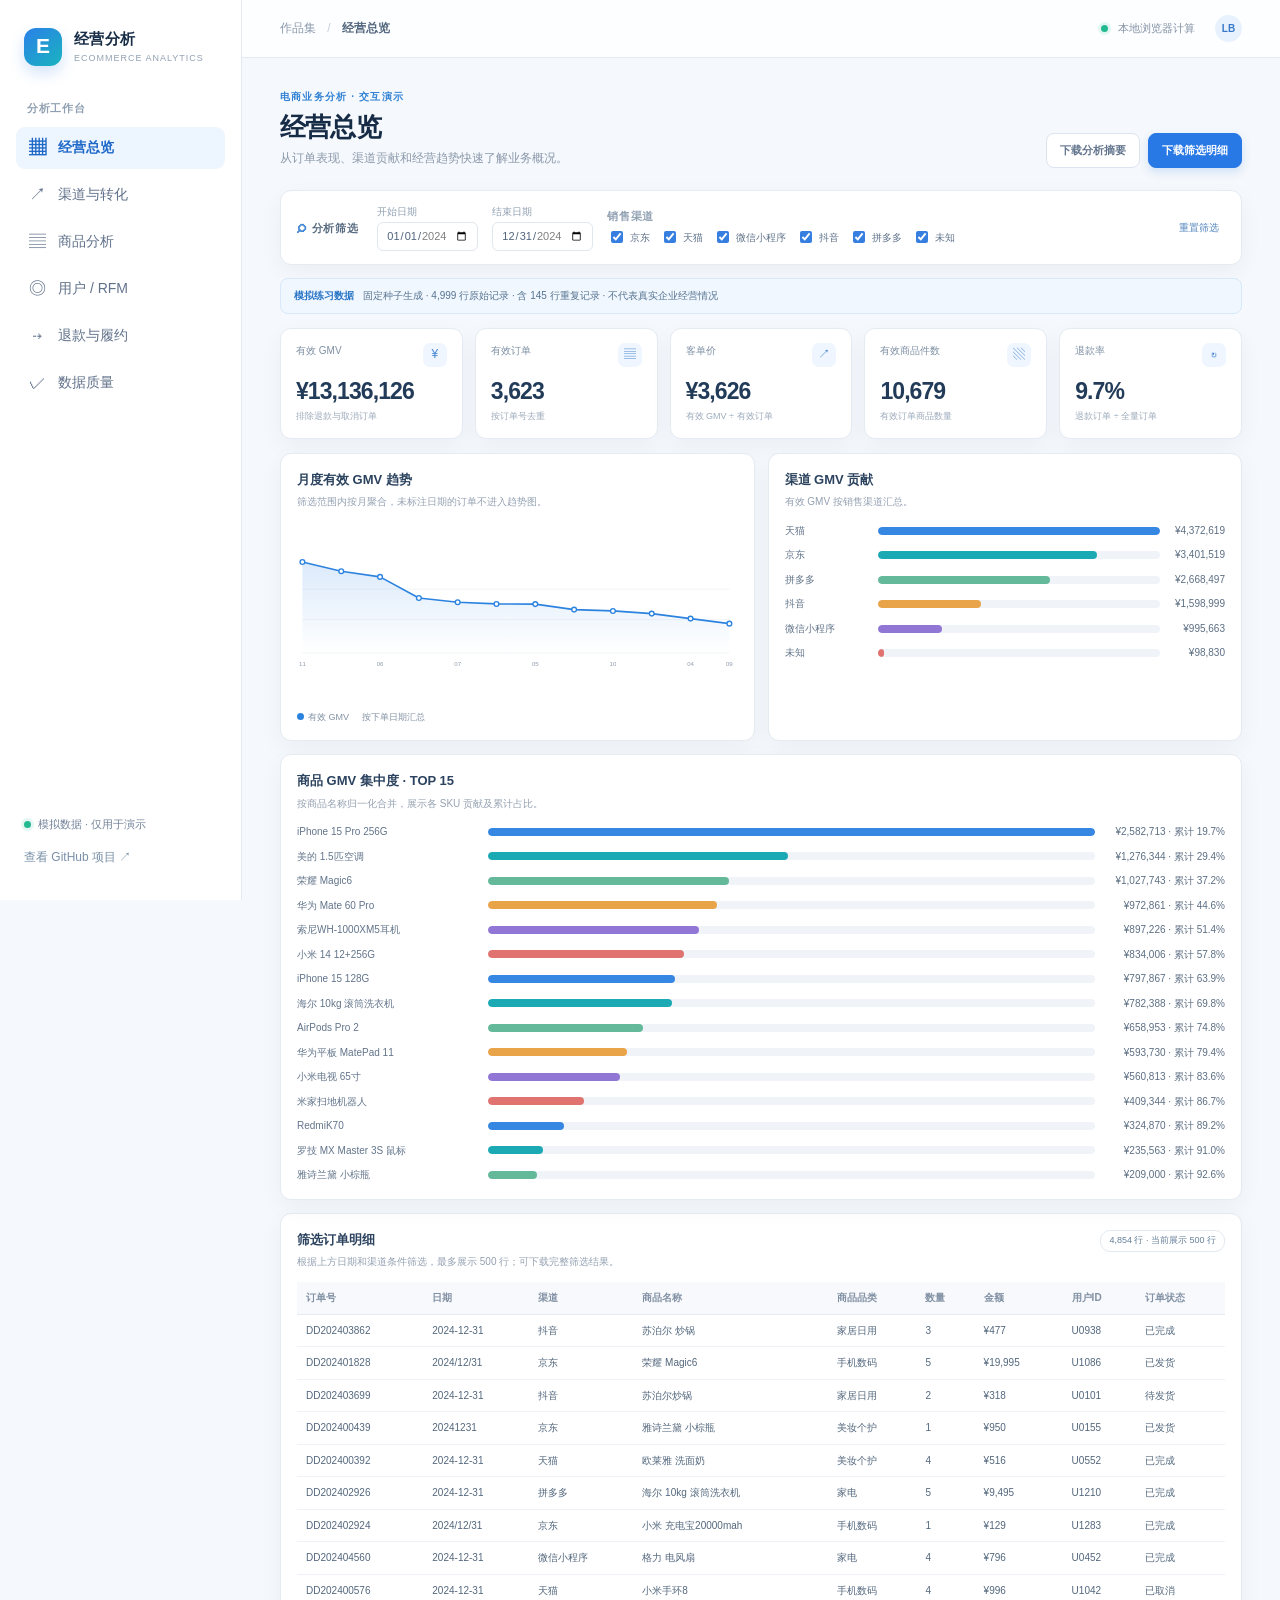
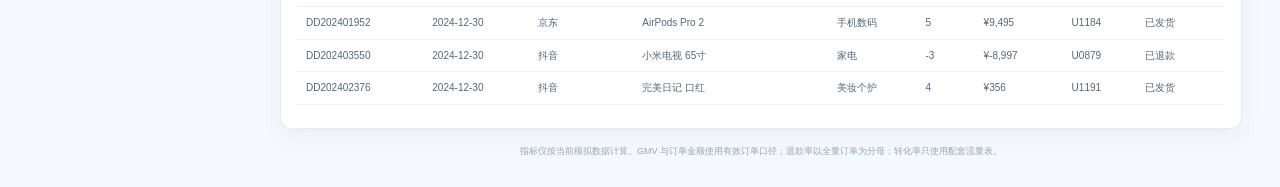
==== docs/index.html @ 9b1d0543 "feat(demo): add GitHub Pages analytics dashboard" ====
<!doctype html>
<html lang="zh-CN">
<head>
  <meta charset="utf-8">
  <meta name="viewport" content="width=device-width, initial-scale=1">
  <meta name="description" content="基于可复现模拟数据的电商订单分析作品集，演示经营、渠道、商品、用户、履约与数据质量分析。">
  <title>电商经营分析 | 交互式 Demo</title>
  <link rel="stylesheet" href="./dashboard.css">
</head>
<body>
  <div class="app-shell">
    <aside class="sidebar">
      <a class="brand" href="./" aria-label="电商经营分析首页">
        <span class="brand-mark">E</span>
        <span><strong>经营分析</strong><small>ECOMMERCE ANALYTICS</small></span>
      </a>
      <div class="nav-label">分析工作台</div>
      <nav id="navigation" aria-label="分析页面">
        <button class="nav-item active" data-page="overview"><span class="nav-icon">▦</span>经营总览</button>
        <button class="nav-item" data-page="channels"><span class="nav-icon">↗</span>渠道与转化</button>
        <button class="nav-item" data-page="products"><span class="nav-icon">▤</span>商品分析</button>
        <button class="nav-item" data-page="users"><span class="nav-icon">◎</span>用户 / RFM</button>
        <button class="nav-item" data-page="fulfilment"><span class="nav-icon">⇢</span>退款与履约</button>
        <button class="nav-item" data-page="quality"><span class="nav-icon">✓</span>数据质量</button>
      </nav>
      <div class="sidebar-bottom">
        <div class="demo-badge"><span></span>模拟数据 · 仅用于演示</div>
        <a href="https://github.com/l-sd/ecommerce-analytics-agent" target="_blank" rel="noreferrer">查看 GitHub 项目 ↗</a>
      </div>
    </aside>
    <main class="main-area">
      <header class="topbar">
        <div class="crumb">作品集 <span>/</span> <strong id="page-name">经营总览</strong></div>
        <div class="topbar-right"><span class="live-dot"></span>本地浏览器计算 <span class="avatar">LB</span></div>
      </header>
      <section class="content">
        <div class="page-heading">
          <div><div class="eyebrow">电商业务分析 · 交互演示</div><h1 id="page-title">经营总览</h1><p id="page-desc">从订单表现、渠道贡献和经营趋势快速了解业务概况。</p></div>
          <div class="heading-actions"><button class="button secondary" id="download-summary">下载分析摘要</button><button class="button primary" id="download-orders">下载筛选明细</button></div>
        </div>
        <div class="filter-card">
          <div class="filter-title"><span class="filter-icon">⌕</span>分析筛选</div>
          <label>开始日期<input id="date-start" type="date"></label>
          <label>结束日期<input id="date-end" type="date"></label>
          <div class="channel-filter"><span class="filter-label">销售渠道</span><div id="channel-options" class="channel-options"></div></div>
          <button id="reset-filter" class="text-button">重置筛选</button>
        </div>
        <div id="data-notice" class="notice"><strong>模拟练习数据</strong><span>固定种子生成 · 4,999 行原始记录 · 含 145 行重复记录 · 不代表真实企业经营情况</span></div>
        <div id="error" class="error-card" hidden></div>
        <section id="kpis" class="kpi-grid" aria-label="核心指标"></section>
        <section id="page-content" class="panel-grid"></section>
        <section class="detail-panel">
          <div class="panel-heading"><div><h2>筛选订单明细</h2><p>根据上方日期和渠道条件筛选，最多展示 500 行；可下载完整筛选结果。</p></div><span id="detail-count" class="count-pill"></span></div>
          <div class="table-wrap"><table id="detail-table"></table></div>
        </section>
        <footer>指标仅按当前模拟数据计算。GMV 与订单金额使用有效订单口径；退款率以全量订单为分母；转化率只使用配套流量表。</footer>
      </section>
    </main>
  </div>
  <script src="./dashboard.js" defer></script>
</body>
</html>
---- docs/dashboard.css ----
:root{--ink:#162b45;--muted:#73839a;--line:#e5ebf2;--blue:#2878e5;--cyan:#17a9b6;--bg:#f5f8fc;--card:#fff;--soft:#edf5ff;--green:#139b79;--red:#d95d59;--orange:#e89737;--shadow:0 8px 24px rgba(28,55,87,.045)}
*{box-sizing:border-box}body{margin:0;background:var(--bg);color:var(--ink);font:14px/1.55 'Microsoft YaHei','PingFang SC','Noto Sans SC',Arial,sans-serif}button,input{font:inherit}.app-shell{min-height:100vh}.sidebar{position:fixed;inset:0 auto 0 0;width:242px;background:#fff;border-right:1px solid var(--line);padding:25px 16px;display:flex;flex-direction:column;z-index:3}.brand{display:flex;gap:12px;align-items:center;text-decoration:none;color:var(--ink);padding:2px 8px 34px}.brand-mark{width:38px;height:38px;display:grid;place-items:center;border-radius:12px;background:linear-gradient(140deg,#2b80e8,#19b4bf);color:white;font-size:21px;font-weight:700;box-shadow:0 7px 15px #2878e533}.brand strong{display:block;font-size:15px;letter-spacing:.02em}.brand small{display:block;color:#91a0b3;font-size:9px;letter-spacing:.11em;margin-top:2px}.nav-label,.filter-title,.filter-label{font-size:11px;letter-spacing:.06em;color:#90a0b2;font-weight:700}.nav-label{padding:0 11px 10px}#navigation{display:grid;gap:5px}.nav-item{height:42px;border:0;background:transparent;border-radius:9px;padding:0 12px;text-align:left;color:#60718a;cursor:pointer;display:flex;align-items:center;gap:12px;transition:.15s}.nav-item:hover{background:#f3f7fc;color:var(--ink)}.nav-item.active{background:#edf5ff;color:#1e68c7;font-weight:700}.nav-icon{width:18px;text-align:center;font-size:17px}.sidebar-bottom{margin-top:auto;display:grid;gap:15px;padding:8px}.demo-badge{font-size:11px;color:#728299;display:flex;align-items:center;gap:7px}.demo-badge span,.live-dot{height:7px;width:7px;border-radius:50%;background:#24b891;display:inline-block;box-shadow:0 0 0 3px #24b8911f}.sidebar-bottom a{font-size:12px;color:#7990a8;text-decoration:none}.sidebar-bottom a:hover{color:var(--blue)}.main-area{margin-left:242px;min-height:100vh}.topbar{height:58px;background:#ffffffc9;border-bottom:1px solid var(--line);display:flex;align-items:center;justify-content:space-between;padding:0 38px;position:sticky;top:0;backdrop-filter:blur(12px);z-index:2}.crumb{font-size:12px;color:#8b99ab}.crumb span{padding:0 8px;color:#c5cfda}.crumb strong{color:#53677f;font-weight:600}.topbar-right{display:flex;align-items:center;gap:10px;color:#8190a3;font-size:11px}.avatar{width:27px;height:27px;border-radius:50%;background:#e8f2ff;color:#3778c9;font-size:10px;font-weight:700;display:grid;place-items:center;margin-left:10px}.content{max-width:1440px;margin:auto;padding:31px 38px 28px}.page-heading{display:flex;justify-content:space-between;align-items:flex-end;gap:20px;margin-bottom:22px}.eyebrow{font-size:10px;color:#3282d4;font-weight:700;letter-spacing:.12em;text-transform:uppercase}.page-heading h1{font-size:26px;line-height:1.25;margin:6px 0 6px;letter-spacing:-.03em}.page-heading p{margin:0;color:#8a98aa;font-size:12px}.heading-actions{display:flex;gap:8px}.button{height:35px;border-radius:8px;padding:0 13px;font-size:11px;font-weight:600;cursor:pointer}.button.primary{border:1px solid var(--blue);background:var(--blue);color:#fff;box-shadow:0 4px 10px #2878e52e}.button.primary:hover{background:#1768d2}.button.secondary{border:1px solid #dce5ef;background:#fff;color:#62758d}.button.secondary:hover{border-color:#aac9f1;color:#2672cf}.filter-card{background:#fff;border:1px solid var(--line);border-radius:11px;padding:13px 16px;display:flex;align-items:center;gap:14px;box-shadow:var(--shadow);margin-bottom:13px}.filter-title{color:#586b81;padding-right:5px;white-space:nowrap}.filter-icon{font-size:17px;color:#4387d6;margin-right:5px}.filter-card label{color:#91a0b2;font-size:10px;display:grid;gap:3px}.filter-card input[type=date]{height:29px;border:1px solid #e0e7ef;border-radius:6px;padding:3px 8px;color:#50647c;background:#fff;font-size:11px}.channel-filter{display:grid;gap:3px;min-width:290px}.channel-options{display:flex;flex-wrap:wrap;gap:3px 10px}.channel-options label{display:flex;align-items:center;gap:4px;color:#60738a;font-size:10px}.channel-options input{accent-color:#367edf;width:12px;height:12px}.text-button{margin-left:auto;background:none;border:0;color:#5284be;font-size:10px;cursor:pointer;white-space:nowrap}.notice{padding:9px 13px;border:1px solid #d7e8fa;border-radius:8px;background:#f0f7ff;color:#57738f;font-size:10px;display:flex;gap:9px;align-items:center;margin-bottom:14px}.notice strong{color:#2874c5}.kpi-grid{display:grid;grid-template-columns:repeat(5,minmax(0,1fr));gap:12px;margin-bottom:14px}.kpi-card,.panel,.detail-panel{background:var(--card);border:1px solid var(--line);border-radius:11px;box-shadow:var(--shadow)}.kpi-card{padding:14px 15px;min-height:99px}.kpi-top{display:flex;justify-content:space-between;color:#7f90a4;font-size:10px}.kpi-glyph{height:24px;width:24px;background:#eff6ff;color:#4384d0;border-radius:7px;display:grid;place-items:center;font-size:12px}.kpi-value{font-size:23px;font-weight:700;letter-spacing:-.04em;margin:7px 0 1px;color:#223b59}.kpi-note{font-size:9px;color:#9caabb}.panel-grid{display:grid;grid-template-columns:repeat(2,minmax(0,1fr));gap:13px;margin-bottom:13px}.panel{padding:16px;min-width:0}.panel.wide{grid-column:1/-1}.panel-heading{display:flex;justify-content:space-between;align-items:flex-start;margin-bottom:13px;gap:10px}.panel-heading h2{font-size:13px;margin:0;color:#2c435f}.panel-heading p{font-size:10px;margin:4px 0 0;color:#94a1b1}.panel-tag{padding:3px 7px;border-radius:5px;background:#f1f6fb;color:#8a99ac;font-size:9px;white-space:nowrap}.chart-bars{display:grid;gap:9px}.bar-row{display:grid;grid-template-columns:minmax(70px,1.2fr) minmax(70px,4fr) minmax(50px,.8fr);align-items:center;gap:9px;font-size:10px}.bar-label{color:#62748a;overflow:hidden;text-overflow:ellipsis;white-space:nowrap}.bar-track{height:8px;background:#f0f4f8;border-radius:10px;overflow:hidden}.bar-fill{height:100%;border-radius:10px;background:linear-gradient(90deg,#458ce4,#22b0bb)}.bar-value{text-align:right;color:#5c6e83;font-variant-numeric:tabular-nums}.trend{width:100%;height:175px;overflow:visible}.trend-grid{stroke:#e9eef4;stroke-width:1}.trend-line{fill:none;stroke:#2c83df;stroke-width:2.5;stroke-linecap:round;stroke-linejoin:round}.trend-area{fill:url(#trendFill)}.trend-point{fill:#fff;stroke:#2c83df;stroke-width:2}.trend-label{font-size:9px;fill:#8c9aac}.legend{display:flex;gap:13px;color:#8291a3;font-size:9px;margin-top:6px}.legend i{display:inline-block;width:7px;height:7px;border-radius:50%;margin-right:4px;background:#2c83df}.table-wrap{width:100%;overflow:auto}table{width:100%;border-collapse:collapse;font-size:10px;white-space:nowrap}th{font-weight:600;text-align:left;background:#f7f9fc;color:#8190a3;padding:8px 9px;border-bottom:1px solid var(--line)}td{padding:8px 9px;border-bottom:1px solid #eef2f6;color:#53677d}tbody tr:hover{background:#f8fbff}.detail-panel{padding:16px;margin-top:13px}.count-pill{font-size:9px;color:#66809a;border:1px solid #e2e9f0;border-radius:10px;padding:3px 8px}.detail-panel .table-wrap{max-height:430px}.pill{display:inline-block;padding:2px 6px;border-radius:5px;background:#eff5fb;color:#60758e;font-size:9px}.pill.good{background:#eaf8f4;color:#14896e}.pill.warn{background:#fff5e8;color:#b37524}.pill.bad{background:#fff0ef;color:#c15350}.stat-strip{display:grid;grid-template-columns:repeat(4,1fr);gap:8px;margin-bottom:12px}.stat-box{background:#f7f9fc;border-radius:8px;padding:9px 10px}.stat-box span{display:block;color:#91a0af;font-size:9px}.stat-box strong{display:block;color:#405975;font-size:14px;margin-top:3px}.empty{padding:20px;color:#8391a3;text-align:center;background:#fafbfd;border-radius:8px;font-size:11px}.definition{color:#8190a1;font-size:9px;margin:12px 0 0;line-height:1.7}.quality-list{display:grid;grid-template-columns:repeat(2,1fr);gap:7px}.quality-item{border:1px solid #edf1f5;border-radius:7px;padding:9px 10px;display:flex;justify-content:space-between;gap:8px;font-size:10px}.quality-item span{color:#77889b}.quality-item strong{color:#425972}.error-card{padding:15px;border:1px solid #f1c4c4;background:#fff5f4;border-radius:8px;color:#a34e48;margin:14px 0;font-size:12px}footer{padding:16px 2px 0;color:#99a5b4;font-size:9px;text-align:center}
@media(max-width:1050px){.sidebar{width:205px}.main-area{margin-left:205px}.content{padding:24px}.topbar{padding:0 24px}.kpi-grid{grid-template-columns:repeat(3,1fr)}.channel-filter{min-width:210px}}
@media(max-width:760px){.sidebar{position:static;width:auto;height:auto;padding:10px 12px;border-right:0;border-bottom:1px solid var(--line)}.brand{padding:2px 4px 10px}.brand-mark{height:31px;width:31px}.sidebar .nav-label,.sidebar-bottom{display:none}#navigation{display:flex;overflow:auto;gap:4px}.nav-item{height:34px;white-space:nowrap;font-size:10px;padding:0 9px}.nav-icon{display:none}.main-area{margin-left:0}.topbar{height:43px;padding:0 14px}.content{padding:19px 13px}.page-heading{align-items:flex-start;flex-direction:column}.page-heading h1{font-size:22px}.heading-actions{width:100%}.heading-actions .button{flex:1}.filter-card{align-items:flex-start;flex-wrap:wrap;gap:10px}.filter-title{width:100%}.channel-filter{min-width:100%;order:3}.text-button{margin-left:0}.kpi-grid{grid-template-columns:repeat(2,1fr);gap:8px}.kpi-card{padding:11px;min-height:90px}.kpi-value{font-size:20px}.panel-grid{grid-template-columns:1fr}.panel.wide{grid-column:auto}.notice{align-items:flex-start;flex-direction:column;gap:2px}.topbar-right{font-size:9px}.stat-strip{grid-template-columns:repeat(2,1fr)}.quality-list{grid-template-columns:1fr}.bar-row{grid-template-columns:minmax(72px,1.2fr) minmax(45px,3fr) minmax(48px,.8fr)}}
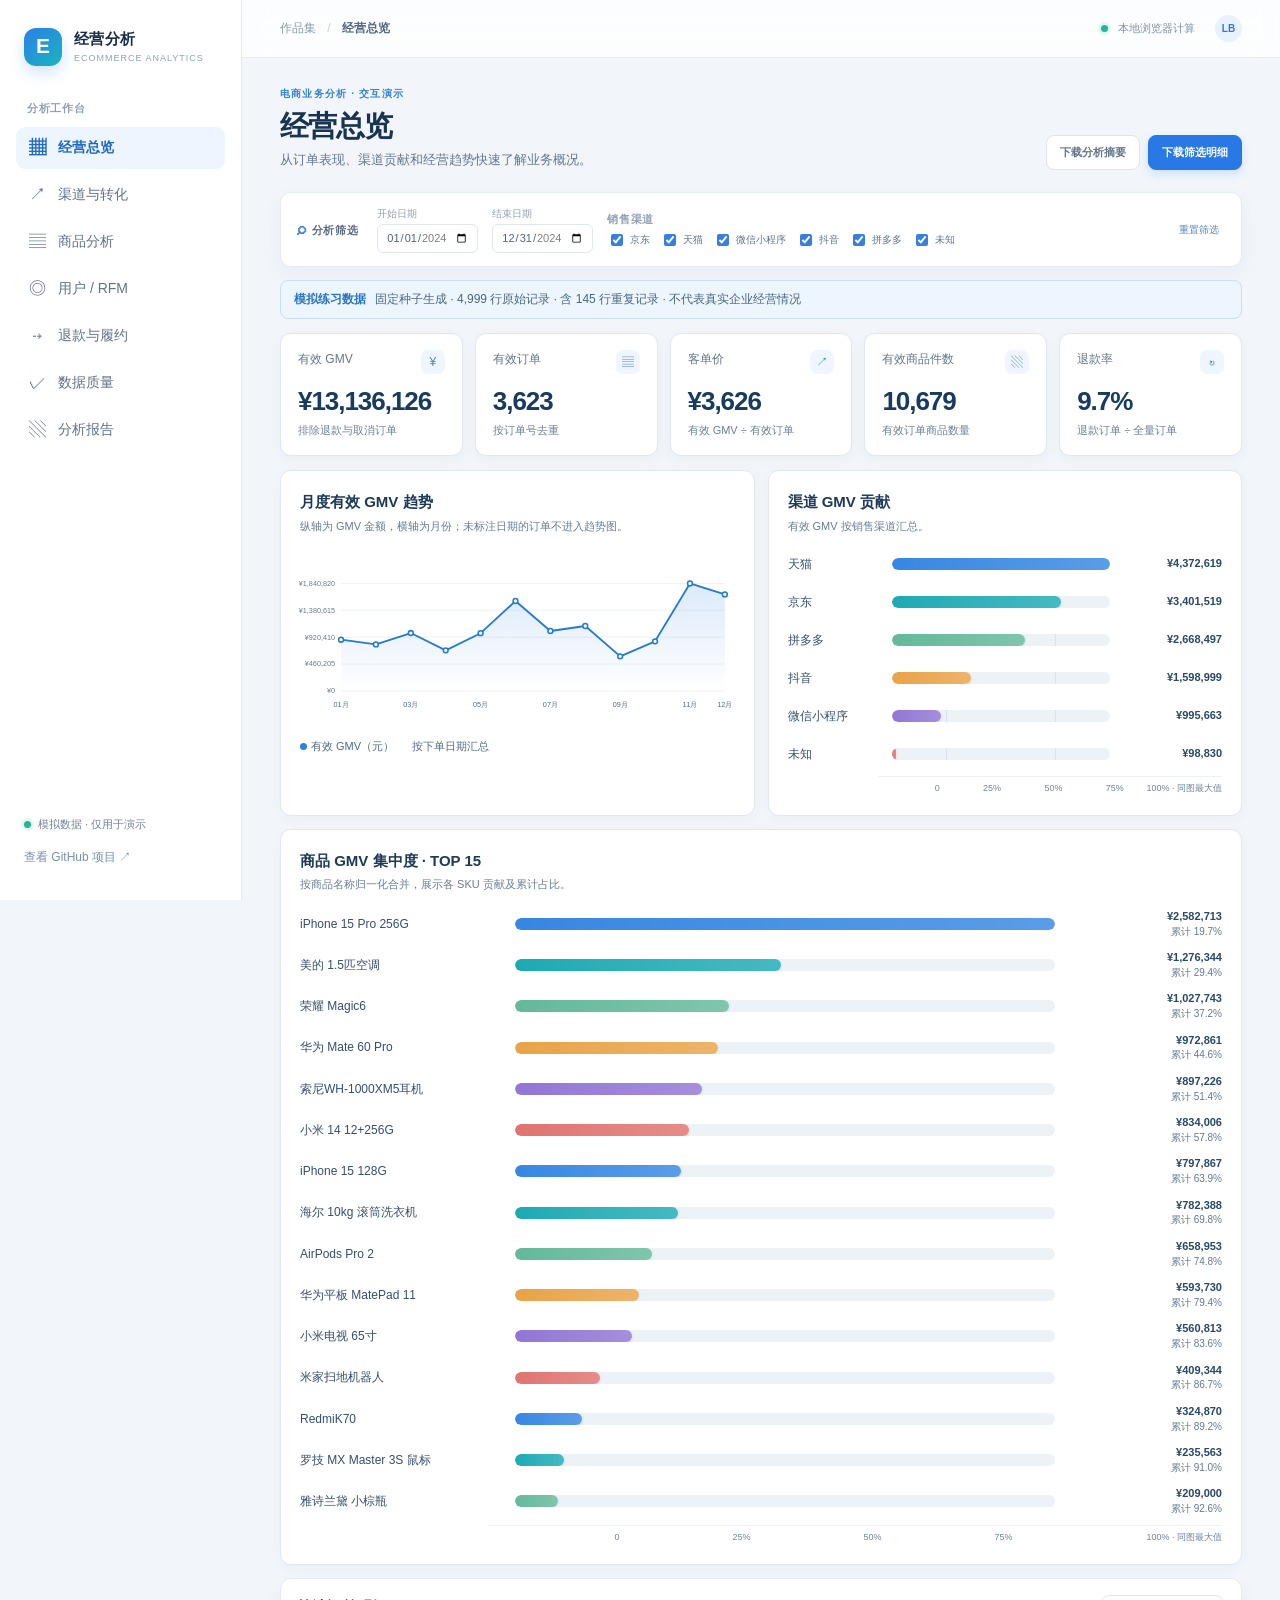
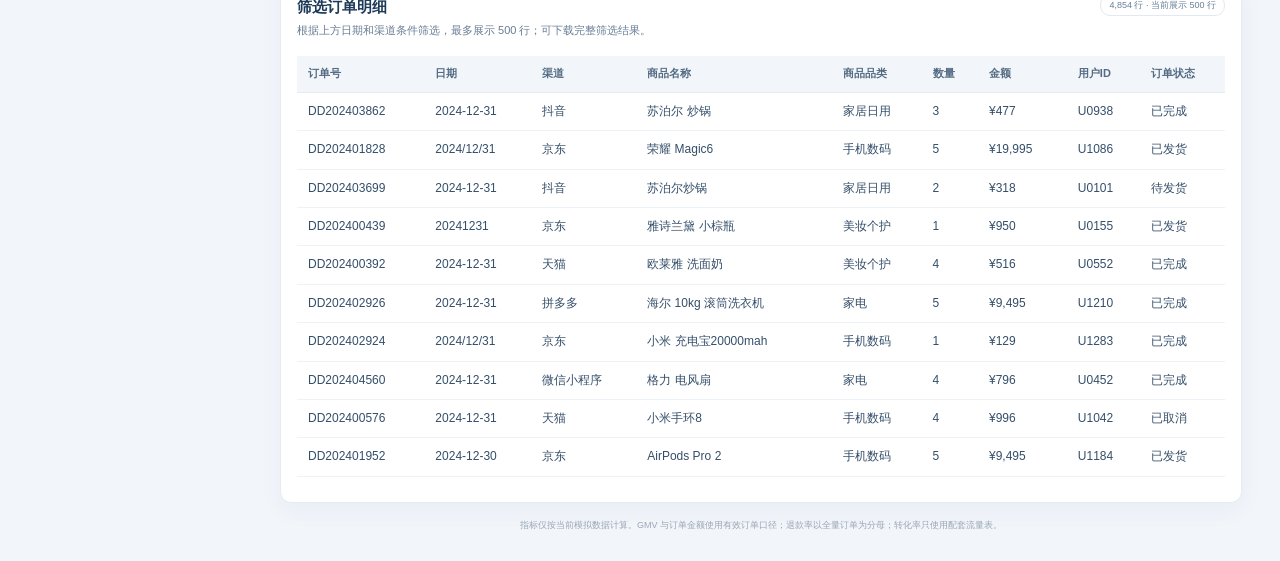
==== commit 42e36971: "Improve dashboard charts and add analysis report" ====
--- a/docs/index.html
+++ b/docs/index.html
@@ -22,6 +22,7 @@
         <button class="nav-item" data-page="users"><span class="nav-icon">◎</span>用户 / RFM</button>
         <button class="nav-item" data-page="fulfilment"><span class="nav-icon">⇢</span>退款与履约</button>
         <button class="nav-item" data-page="quality"><span class="nav-icon">✓</span>数据质量</button>
+        <button class="nav-item" data-page="report"><span class="nav-icon">▧</span>分析报告</button>
       </nav>
       <div class="sidebar-bottom">
         <div class="demo-badge"><span></span>模拟数据 · 仅用于演示</div>
--- a/docs/dashboard.css
+++ b/docs/dashboard.css
@@ -2,3 +2,57 @@
 *{box-sizing:border-box}body{margin:0;background:var(--bg);color:var(--ink);font:14px/1.55 'Microsoft YaHei','PingFang SC','Noto Sans SC',Arial,sans-serif}button,input{font:inherit}.app-shell{min-height:100vh}.sidebar{position:fixed;inset:0 auto 0 0;width:242px;background:#fff;border-right:1px solid var(--line);padding:25px 16px;display:flex;flex-direction:column;z-index:3}.brand{display:flex;gap:12px;align-items:center;text-decoration:none;color:var(--ink);padding:2px 8px 34px}.brand-mark{width:38px;height:38px;display:grid;place-items:center;border-radius:12px;background:linear-gradient(140deg,#2b80e8,#19b4bf);color:white;font-size:21px;font-weight:700;box-shadow:0 7px 15px #2878e533}.brand strong{display:block;font-size:15px;letter-spacing:.02em}.brand small{display:block;color:#91a0b3;font-size:9px;letter-spacing:.11em;margin-top:2px}.nav-label,.filter-title,.filter-label{font-size:11px;letter-spacing:.06em;color:#90a0b2;font-weight:700}.nav-label{padding:0 11px 10px}#navigation{display:grid;gap:5px}.nav-item{height:42px;border:0;background:transparent;border-radius:9px;padding:0 12px;text-align:left;color:#60718a;cursor:pointer;display:flex;align-items:center;gap:12px;transition:.15s}.nav-item:hover{background:#f3f7fc;color:var(--ink)}.nav-item.active{background:#edf5ff;color:#1e68c7;font-weight:700}.nav-icon{width:18px;text-align:center;font-size:17px}.sidebar-bottom{margin-top:auto;display:grid;gap:15px;padding:8px}.demo-badge{font-size:11px;color:#728299;display:flex;align-items:center;gap:7px}.demo-badge span,.live-dot{height:7px;width:7px;border-radius:50%;background:#24b891;display:inline-block;box-shadow:0 0 0 3px #24b8911f}.sidebar-bottom a{font-size:12px;color:#7990a8;text-decoration:none}.sidebar-bottom a:hover{color:var(--blue)}.main-area{margin-left:242px;min-height:100vh}.topbar{height:58px;background:#ffffffc9;border-bottom:1px solid var(--line);display:flex;align-items:center;justify-content:space-between;padding:0 38px;position:sticky;top:0;backdrop-filter:blur(12px);z-index:2}.crumb{font-size:12px;color:#8b99ab}.crumb span{padding:0 8px;color:#c5cfda}.crumb strong{color:#53677f;font-weight:600}.topbar-right{display:flex;align-items:center;gap:10px;color:#8190a3;font-size:11px}.avatar{width:27px;height:27px;border-radius:50%;background:#e8f2ff;color:#3778c9;font-size:10px;font-weight:700;display:grid;place-items:center;margin-left:10px}.content{max-width:1440px;margin:auto;padding:31px 38px 28px}.page-heading{display:flex;justify-content:space-between;align-items:flex-end;gap:20px;margin-bottom:22px}.eyebrow{font-size:10px;color:#3282d4;font-weight:700;letter-spacing:.12em;text-transform:uppercase}.page-heading h1{font-size:26px;line-height:1.25;margin:6px 0 6px;letter-spacing:-.03em}.page-heading p{margin:0;color:#8a98aa;font-size:12px}.heading-actions{display:flex;gap:8px}.button{height:35px;border-radius:8px;padding:0 13px;font-size:11px;font-weight:600;cursor:pointer}.button.primary{border:1px solid var(--blue);background:var(--blue);color:#fff;box-shadow:0 4px 10px #2878e52e}.button.primary:hover{background:#1768d2}.button.secondary{border:1px solid #dce5ef;background:#fff;color:#62758d}.button.secondary:hover{border-color:#aac9f1;color:#2672cf}.filter-card{background:#fff;border:1px solid var(--line);border-radius:11px;padding:13px 16px;display:flex;align-items:center;gap:14px;box-shadow:var(--shadow);margin-bottom:13px}.filter-title{color:#586b81;padding-right:5px;white-space:nowrap}.filter-icon{font-size:17px;color:#4387d6;margin-right:5px}.filter-card label{color:#91a0b2;font-size:10px;display:grid;gap:3px}.filter-card input[type=date]{height:29px;border:1px solid #e0e7ef;border-radius:6px;padding:3px 8px;color:#50647c;background:#fff;font-size:11px}.channel-filter{display:grid;gap:3px;min-width:290px}.channel-options{display:flex;flex-wrap:wrap;gap:3px 10px}.channel-options label{display:flex;align-items:center;gap:4px;color:#60738a;font-size:10px}.channel-options input{accent-color:#367edf;width:12px;height:12px}.text-button{margin-left:auto;background:none;border:0;color:#5284be;font-size:10px;cursor:pointer;white-space:nowrap}.notice{padding:9px 13px;border:1px solid #d7e8fa;border-radius:8px;background:#f0f7ff;color:#57738f;font-size:10px;display:flex;gap:9px;align-items:center;margin-bottom:14px}.notice strong{color:#2874c5}.kpi-grid{display:grid;grid-template-columns:repeat(5,minmax(0,1fr));gap:12px;margin-bottom:14px}.kpi-card,.panel,.detail-panel{background:var(--card);border:1px solid var(--line);border-radius:11px;box-shadow:var(--shadow)}.kpi-card{padding:14px 15px;min-height:99px}.kpi-top{display:flex;justify-content:space-between;color:#7f90a4;font-size:10px}.kpi-glyph{height:24px;width:24px;background:#eff6ff;color:#4384d0;border-radius:7px;display:grid;place-items:center;font-size:12px}.kpi-value{font-size:23px;font-weight:700;letter-spacing:-.04em;margin:7px 0 1px;color:#223b59}.kpi-note{font-size:9px;color:#9caabb}.panel-grid{display:grid;grid-template-columns:repeat(2,minmax(0,1fr));gap:13px;margin-bottom:13px}.panel{padding:16px;min-width:0}.panel.wide{grid-column:1/-1}.panel-heading{display:flex;justify-content:space-between;align-items:flex-start;margin-bottom:13px;gap:10px}.panel-heading h2{font-size:13px;margin:0;color:#2c435f}.panel-heading p{font-size:10px;margin:4px 0 0;color:#94a1b1}.panel-tag{padding:3px 7px;border-radius:5px;background:#f1f6fb;color:#8a99ac;font-size:9px;white-space:nowrap}.chart-bars{display:grid;gap:9px}.bar-row{display:grid;grid-template-columns:minmax(70px,1.2fr) minmax(70px,4fr) minmax(50px,.8fr);align-items:center;gap:9px;font-size:10px}.bar-label{color:#62748a;overflow:hidden;text-overflow:ellipsis;white-space:nowrap}.bar-track{height:8px;background:#f0f4f8;border-radius:10px;overflow:hidden}.bar-fill{height:100%;border-radius:10px;background:linear-gradient(90deg,#458ce4,#22b0bb)}.bar-value{text-align:right;color:#5c6e83;font-variant-numeric:tabular-nums}.trend{width:100%;height:175px;overflow:visible}.trend-grid{stroke:#e9eef4;stroke-width:1}.trend-line{fill:none;stroke:#2c83df;stroke-width:2.5;stroke-linecap:round;stroke-linejoin:round}.trend-area{fill:url(#trendFill)}.trend-point{fill:#fff;stroke:#2c83df;stroke-width:2}.trend-label{font-size:9px;fill:#8c9aac}.legend{display:flex;gap:13px;color:#8291a3;font-size:9px;margin-top:6px}.legend i{display:inline-block;width:7px;height:7px;border-radius:50%;margin-right:4px;background:#2c83df}.table-wrap{width:100%;overflow:auto}table{width:100%;border-collapse:collapse;font-size:10px;white-space:nowrap}th{font-weight:600;text-align:left;background:#f7f9fc;color:#8190a3;padding:8px 9px;border-bottom:1px solid var(--line)}td{padding:8px 9px;border-bottom:1px solid #eef2f6;color:#53677d}tbody tr:hover{background:#f8fbff}.detail-panel{padding:16px;margin-top:13px}.count-pill{font-size:9px;color:#66809a;border:1px solid #e2e9f0;border-radius:10px;padding:3px 8px}.detail-panel .table-wrap{max-height:430px}.pill{display:inline-block;padding:2px 6px;border-radius:5px;background:#eff5fb;color:#60758e;font-size:9px}.pill.good{background:#eaf8f4;color:#14896e}.pill.warn{background:#fff5e8;color:#b37524}.pill.bad{background:#fff0ef;color:#c15350}.stat-strip{display:grid;grid-template-columns:repeat(4,1fr);gap:8px;margin-bottom:12px}.stat-box{background:#f7f9fc;border-radius:8px;padding:9px 10px}.stat-box span{display:block;color:#91a0af;font-size:9px}.stat-box strong{display:block;color:#405975;font-size:14px;margin-top:3px}.empty{padding:20px;color:#8391a3;text-align:center;background:#fafbfd;border-radius:8px;font-size:11px}.definition{color:#8190a1;font-size:9px;margin:12px 0 0;line-height:1.7}.quality-list{display:grid;grid-template-columns:repeat(2,1fr);gap:7px}.quality-item{border:1px solid #edf1f5;border-radius:7px;padding:9px 10px;display:flex;justify-content:space-between;gap:8px;font-size:10px}.quality-item span{color:#77889b}.quality-item strong{color:#425972}.error-card{padding:15px;border:1px solid #f1c4c4;background:#fff5f4;border-radius:8px;color:#a34e48;margin:14px 0;font-size:12px}footer{padding:16px 2px 0;color:#99a5b4;font-size:9px;text-align:center}
 @media(max-width:1050px){.sidebar{width:205px}.main-area{margin-left:205px}.content{padding:24px}.topbar{padding:0 24px}.kpi-grid{grid-template-columns:repeat(3,1fr)}.channel-filter{min-width:210px}}
 @media(max-width:760px){.sidebar{position:static;width:auto;height:auto;padding:10px 12px;border-right:0;border-bottom:1px solid var(--line)}.brand{padding:2px 4px 10px}.brand-mark{height:31px;width:31px}.sidebar .nav-label,.sidebar-bottom{display:none}#navigation{display:flex;overflow:auto;gap:4px}.nav-item{height:34px;white-space:nowrap;font-size:10px;padding:0 9px}.nav-icon{display:none}.main-area{margin-left:0}.topbar{height:43px;padding:0 14px}.content{padding:19px 13px}.page-heading{align-items:flex-start;flex-direction:column}.page-heading h1{font-size:22px}.heading-actions{width:100%}.heading-actions .button{flex:1}.filter-card{align-items:flex-start;flex-wrap:wrap;gap:10px}.filter-title{width:100%}.channel-filter{min-width:100%;order:3}.text-button{margin-left:0}.kpi-grid{grid-template-columns:repeat(2,1fr);gap:8px}.kpi-card{padding:11px;min-height:90px}.kpi-value{font-size:20px}.panel-grid{grid-template-columns:1fr}.panel.wide{grid-column:auto}.notice{align-items:flex-start;flex-direction:column;gap:2px}.topbar-right{font-size:9px}.stat-strip{grid-template-columns:repeat(2,1fr)}.quality-list{grid-template-columns:1fr}.bar-row{grid-template-columns:minmax(72px,1.2fr) minmax(45px,3fr) minmax(48px,.8fr)}}
+
+/* Readability pass: make scales, labels, and report hierarchy visible at presentation size. */
+body{color:#19324e;background:#f2f6fb}
+.content{max-width:1500px;padding-top:28px}
+.page-heading h1{font-size:29px;color:#183451}
+.page-heading p{font-size:13px;color:#63768d}
+.notice{font-size:12px;color:#496783;border-color:#c8def5;background:#edf6ff}
+.kpi-card{min-height:112px;padding:16px 17px;border-color:#e0e8f1;box-shadow:0 3px 12px rgba(34,64,99,.045)}
+.kpi-top{font-size:12px;color:#63768d}
+.kpi-value{font-size:26px;color:#183b60}
+.kpi-note{font-size:11px;color:#6d8096}
+.panel{padding:19px;border-color:#e1e8f0;box-shadow:0 3px 12px rgba(34,64,99,.04)}
+.panel-heading{margin-bottom:17px}
+.panel-heading h2{font-size:15px;color:#1d3a58}
+.panel-heading p{font-size:11px;color:#687d94;line-height:1.55}
+.chart-bars{gap:13px}
+.bar-row{grid-template-columns:minmax(92px,1.2fr) minmax(90px,3fr) minmax(100px,1fr);gap:12px;font-size:12px;min-height:25px}
+.panel.wide .bar-row{grid-template-columns:minmax(190px,1.5fr) minmax(170px,4fr) minmax(150px,1.15fr)}
+.bar-label{color:#354f6d;white-space:normal;line-height:1.4;display:-webkit-box;-webkit-line-clamp:2;-webkit-box-orient:vertical;overflow:hidden;text-overflow:ellipsis}
+.bar-track{height:12px;background-color:#edf2f7;background-image:linear-gradient(to right,transparent calc(25% - .5px),#d9e2ed 25%,transparent calc(25% + .5px)),linear-gradient(to right,transparent calc(50% - .5px),#d9e2ed 50%,transparent calc(50% + .5px)),linear-gradient(to right,transparent calc(75% - .5px),#d9e2ed 75%,transparent calc(75% + .5px));border-radius:99px}
+.bar-fill{background:linear-gradient(90deg,var(--bar-color),color-mix(in srgb,var(--bar-color),#fff 18%));border-radius:99px;box-shadow:0 1px 3px color-mix(in srgb,var(--bar-color),transparent 68%)}
+.bar-value{color:#294966;font-size:11px;line-height:1.25;white-space:normal;font-variant-numeric:tabular-nums}
+.bar-value strong{font-weight:700}
+.bar-value small{display:block;color:#637991;font-size:10px;margin-top:2px}
+.chart-axis{display:grid;grid-template-columns:repeat(4,1fr) 1.6fr;margin:9px 0 0 calc(20% + 4px);color:#71849b;font-size:9px;border-top:1px solid #edf1f6;padding-top:5px}
+.chart-axis span{text-align:right}
+.trend{height:auto;min-height:180px;display:block;overflow:visible}
+.trend-grid{stroke:#e1e8f0;stroke-width:1}
+.trend-axis-label{font-size:12px;fill:#647a92;font-variant-numeric:tabular-nums}
+.trend-label{font-size:12px;fill:#536b85}
+.trend-line{stroke:#247bd1;stroke-width:3}
+.trend-point{stroke:#247bd1;stroke-width:2.5}
+.legend{font-size:11px;color:#536b85;gap:18px}
+table{font-size:12px;line-height:1.45}
+th{font-size:11px;color:#536b83;padding:10px 11px;background:#f2f6fa}
+td{padding:10px 11px;color:#344e69}
+.stat-box{padding:11px 12px;background:#f3f7fb}
+.stat-box span{font-size:11px;color:#627891}
+.stat-box strong{font-size:15px;color:#264967}
+.definition,.quality-item{font-size:11px}
+.quality-item{padding:11px 12px}
+.quality-item span{color:#536b84}
+.quality-item strong{color:#263f5c}
+.report-scope{display:flex;flex-wrap:wrap;gap:9px;margin-bottom:18px}
+.report-scope span{flex:1;min-width:170px;padding:10px 12px;border:1px solid #dce8f4;border-radius:8px;background:#f6faff;color:#3b5673;font-size:12px}
+.report-scope b{display:block;margin-bottom:3px;color:#71849a;font-size:10px;font-weight:600}
+.report-insights{display:grid;grid-template-columns:repeat(2,minmax(0,1fr));gap:11px}
+.report-insight{display:flex;gap:12px;padding:15px;border:1px solid #e3eaf2;border-radius:9px;background:linear-gradient(135deg,#fff,#f9fbfe)}
+.report-index{display:grid;place-items:center;flex:0 0 30px;height:30px;border-radius:9px;background:#e8f2ff;color:#2876c5;font-size:12px;font-weight:700}
+.report-insight h3{margin:1px 0 5px;color:#213f5d;font-size:13px}
+.report-insight p{margin:0;color:#526b84;font-size:12px;line-height:1.7}
+.report-actions{margin:0;padding-left:20px;color:#49627c;font-size:12px;line-height:1.9}
+.report-actions strong{color:#274765}
+@media(max-width:760px){.content{padding:18px 13px}.page-heading h1{font-size:23px}.kpi-value{font-size:21px}.bar-row,.panel.wide .bar-row{grid-template-columns:minmax(78px,1.1fr) minmax(45px,2.4fr) minmax(86px,1fr);gap:8px;font-size:11px}.chart-axis{margin-left:calc(24% + 2px);font-size:8px}.trend{min-height:130px}.trend-axis-label,.trend-label{font-size:13px}.report-insights{grid-template-columns:1fr}.report-scope span{min-width:calc(50% - 8px)}}
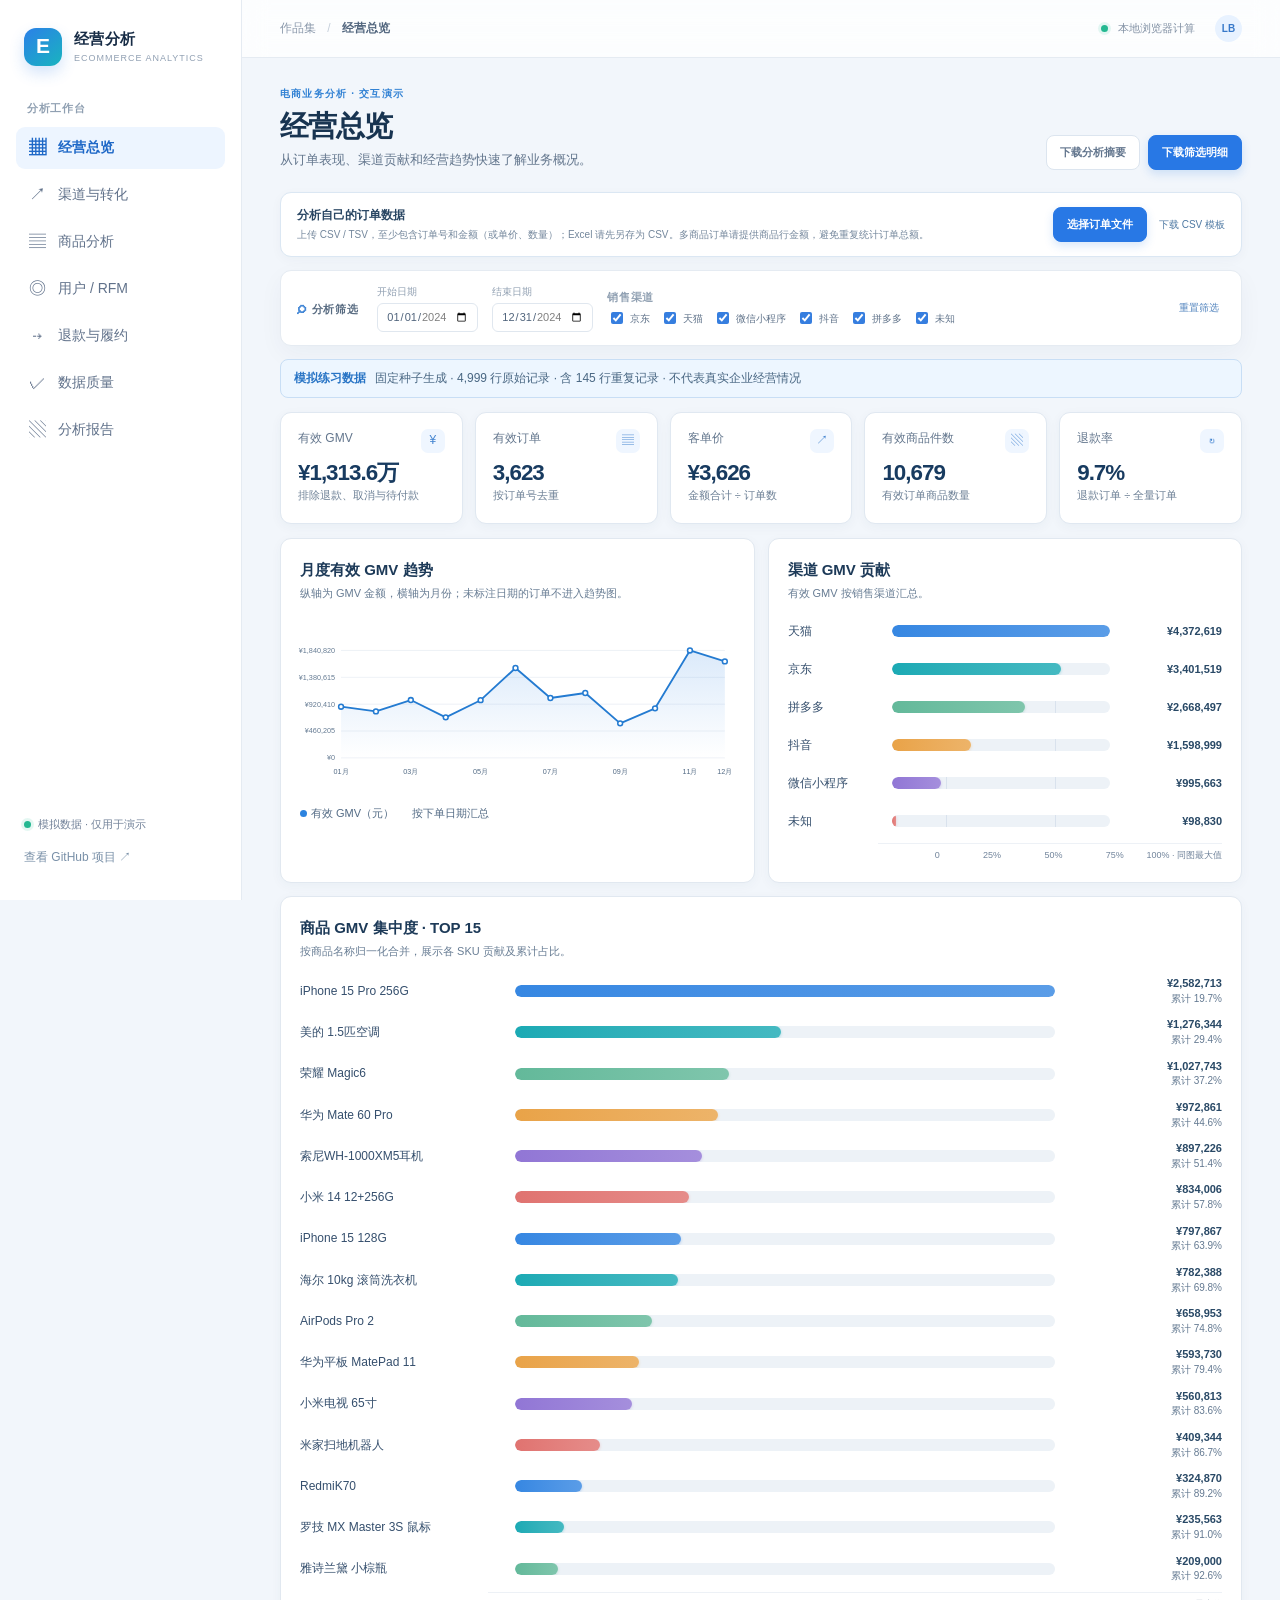
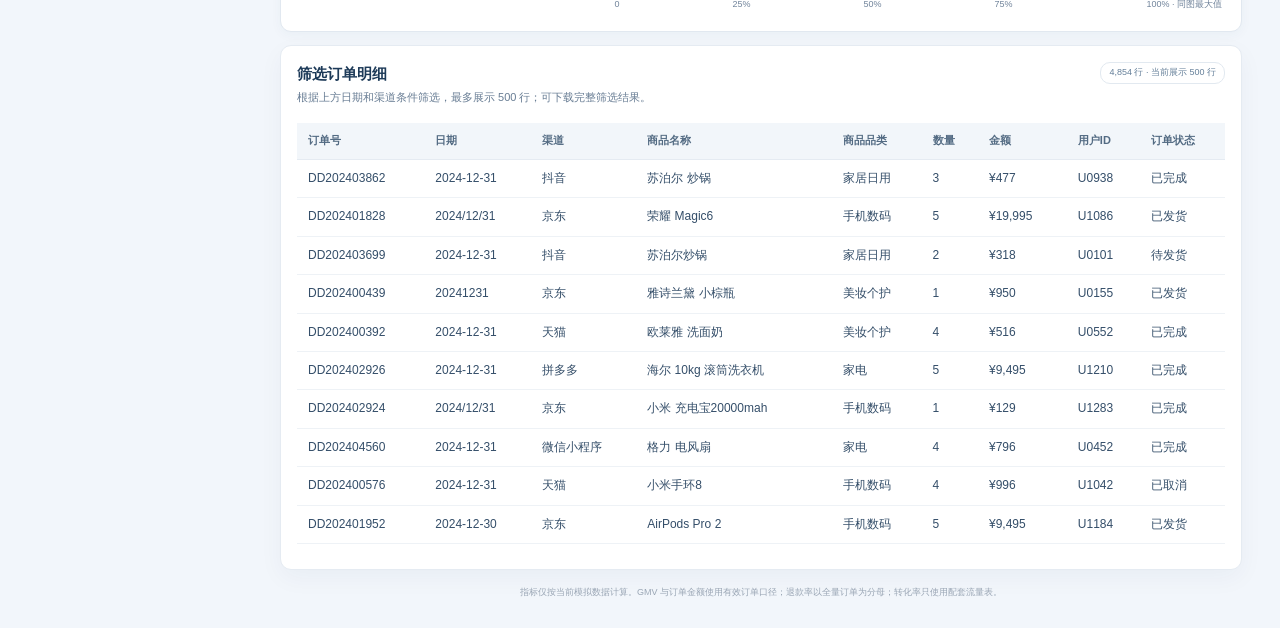
==== commit 74c8d2eb: "Add local CSV order uploads to Pages demo" ====
--- a/docs/index.html
+++ b/docs/index.html
@@ -39,6 +39,13 @@
           <div><div class="eyebrow">电商业务分析 · 交互演示</div><h1 id="page-title">经营总览</h1><p id="page-desc">从订单表现、渠道贡献和经营趋势快速了解业务概况。</p></div>
           <div class="heading-actions"><button class="button secondary" id="download-summary">下载分析摘要</button><button class="button primary" id="download-orders">下载筛选明细</button></div>
         </div>
+        <section class="upload-card" aria-label="上传订单数据">
+          <div><strong>分析自己的订单数据</strong><span>上传 CSV / TSV，至少包含订单号和金额（或单价、数量）；Excel 请先另存为 CSV。多商品订单请提供商品行金额，避免重复统计订单总额。</span></div>
+          <label class="button primary upload-button" for="order-upload">选择订单文件</label>
+          <input id="order-upload" type="file" accept=".csv,.tsv,text/csv,text/tab-separated-values">
+          <button id="restore-demo" class="button secondary" type="button" hidden>恢复模拟数据</button>
+          <a class="template-link" href="./order-upload-template.csv" download>下载 CSV 模板</a>
+        </section>
         <div class="filter-card">
           <div class="filter-title"><span class="filter-icon">⌕</span>分析筛选</div>
           <label>开始日期<input id="date-start" type="date"></label>
@@ -54,7 +61,7 @@
           <div class="panel-heading"><div><h2>筛选订单明细</h2><p>根据上方日期和渠道条件筛选，最多展示 500 行；可下载完整筛选结果。</p></div><span id="detail-count" class="count-pill"></span></div>
           <div class="table-wrap"><table id="detail-table"></table></div>
         </section>
-        <footer>指标仅按当前模拟数据计算。GMV 与订单金额使用有效订单口径；退款率以全量订单为分母；转化率只使用配套流量表。</footer>
+        <footer id="footer-note">指标仅按当前模拟数据计算。GMV 与订单金额使用有效订单口径；退款率以全量订单为分母；转化率只使用配套流量表。</footer>
       </section>
     </main>
   </div>
--- a/docs/dashboard.css
+++ b/docs/dashboard.css
@@ -56,3 +56,21 @@
 .report-actions{margin:0;padding-left:20px;color:#49627c;font-size:12px;line-height:1.9}
 .report-actions strong{color:#274765}
 @media(max-width:760px){.content{padding:18px 13px}.page-heading h1{font-size:23px}.kpi-value{font-size:21px}.bar-row,.panel.wide .bar-row{grid-template-columns:minmax(78px,1.1fr) minmax(45px,2.4fr) minmax(86px,1fr);gap:8px;font-size:11px}.chart-axis{margin-left:calc(24% + 2px);font-size:8px}.trend{min-height:130px}.trend-axis-label,.trend-label{font-size:13px}.report-insights{grid-template-columns:1fr}.report-scope span{min-width:calc(50% - 8px)}}
+
+/* Keep KPI values inside their cards at narrow viewport widths. */
+#kpis[hidden]{display:none}
+.kpi-grid,.kpi-card{min-width:0}
+.kpi-card{overflow:hidden}
+.kpi-value{font-size:clamp(17px,1.75vw,23px);line-height:1.2;letter-spacing:-.045em;white-space:nowrap;font-variant-numeric:tabular-nums}
+@media(max-width:760px){.kpi-value{font-size:clamp(16px,4.4vw,21px)}}
+
+.upload-card{display:flex;align-items:center;gap:12px;flex-wrap:wrap;margin:0 0 13px;padding:13px 16px;border:1px solid #dbe7f3;border-radius:11px;background:#fff;box-shadow:0 3px 12px rgba(34,64,99,.035)}
+.upload-card>div{display:grid;gap:3px;flex:1 1 360px;min-width:220px}
+.upload-card strong{font-size:12px;color:#294663}
+.upload-card span{font-size:10px;line-height:1.6;color:#74879c}
+.upload-card #order-upload{position:absolute;width:1px;height:1px;padding:0;margin:-1px;overflow:hidden;clip:rect(0,0,0,0);white-space:nowrap;border:0}
+.upload-button{display:inline-flex;align-items:center;justify-content:center;text-decoration:none}
+.template-link{color:#4e79a3;font-size:10px;text-decoration:none;white-space:nowrap}
+.template-link:hover{color:#1768d2;text-decoration:underline}
+.upload-card [hidden]{display:none}
+@media(max-width:760px){.upload-card{gap:9px;padding:12px}.upload-card>div{flex-basis:100%}.upload-button,.upload-card .button{flex:1}.template-link{width:100%;text-align:center}}
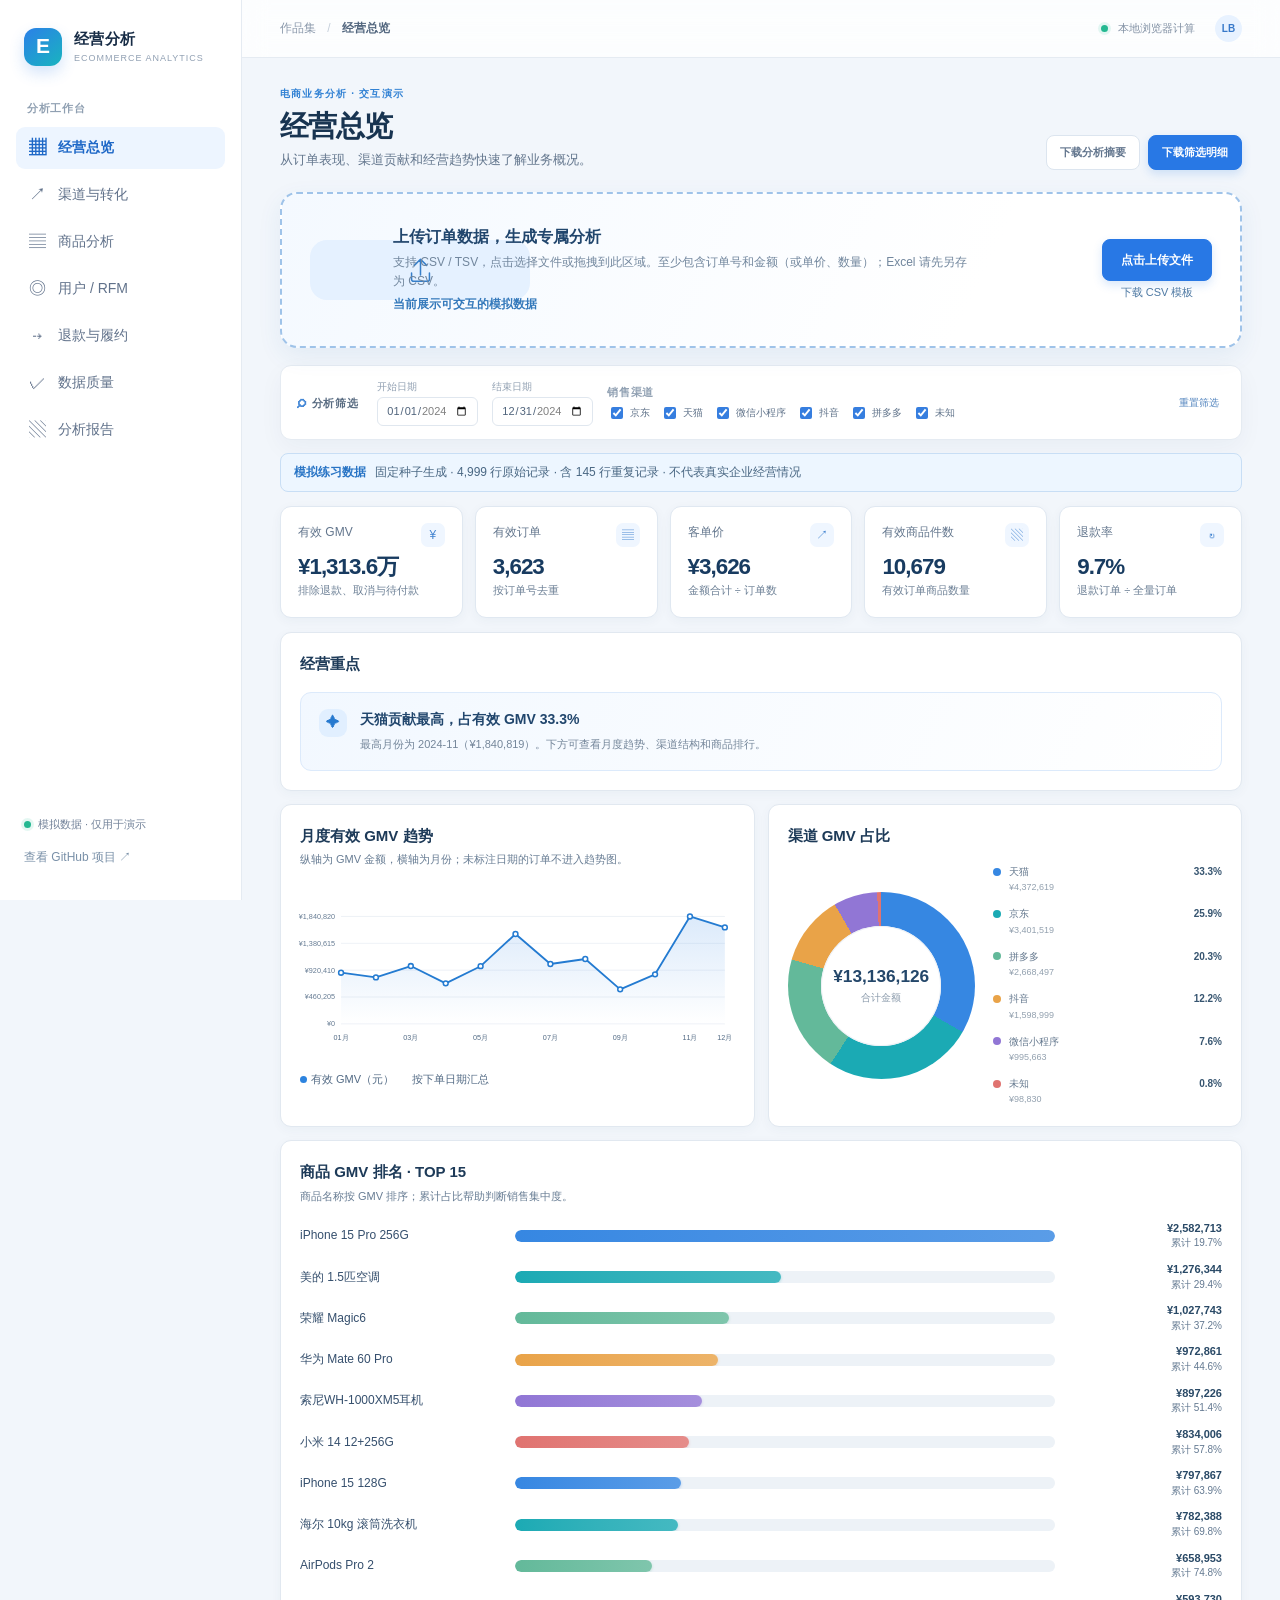
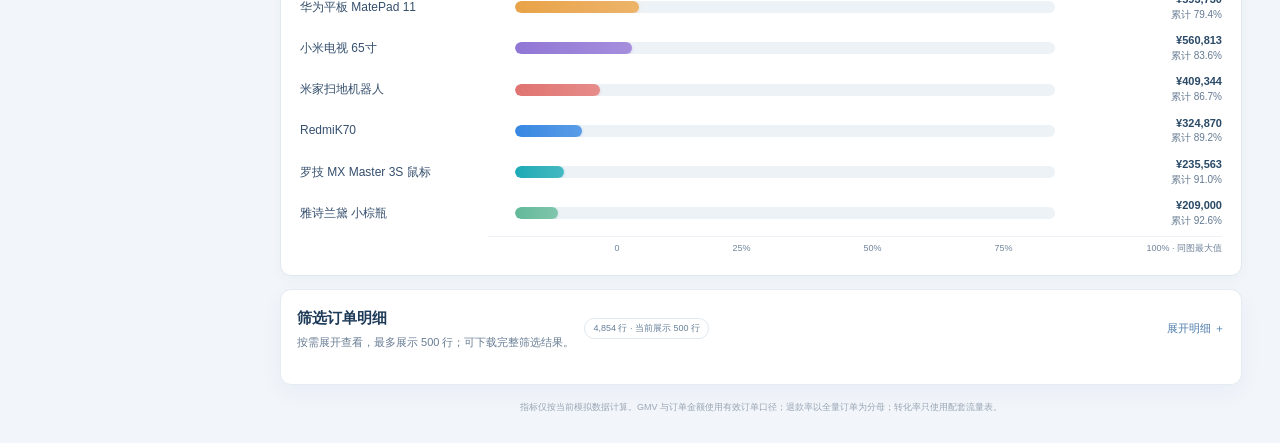
==== commit 47e122cd: "Improve dashboard upload and visual hierarchy" ====
--- a/docs/index.html
+++ b/docs/index.html
@@ -39,12 +39,13 @@
           <div><div class="eyebrow">电商业务分析 · 交互演示</div><h1 id="page-title">经营总览</h1><p id="page-desc">从订单表现、渠道贡献和经营趋势快速了解业务概况。</p></div>
           <div class="heading-actions"><button class="button secondary" id="download-summary">下载分析摘要</button><button class="button primary" id="download-orders">下载筛选明细</button></div>
         </div>
-        <section class="upload-card" aria-label="上传订单数据">
-          <div><strong>分析自己的订单数据</strong><span>上传 CSV / TSV，至少包含订单号和金额（或单价、数量）；Excel 请先另存为 CSV。多商品订单请提供商品行金额，避免重复统计订单总额。</span></div>
-          <label class="button primary upload-button" for="order-upload">选择订单文件</label>
+        <section id="upload-card" class="upload-card" aria-label="上传订单数据；点击选择或拖拽 CSV、TSV 文件至此" tabindex="0">
+          <div class="upload-icon" aria-hidden="true"><svg viewBox="0 0 48 48"><path d="M24 32V9m0 0-9 9m9-9 9 9M11 29v9a3 3 0 0 0 3 3h20a3 3 0 0 0 3-3v-9"/></svg></div>
+          <div class="upload-copy"><strong id="upload-title">上传订单数据，生成专属分析</strong><span id="upload-help">支持 CSV / TSV，点击选择文件或拖拽到此区域。至少包含订单号和金额（或单价、数量）；Excel 请先另存为 CSV。</span><span id="upload-status" class="upload-status" aria-live="polite">当前展示可交互的模拟数据</span></div>
+          <div class="upload-actions"><label id="upload-button-label" class="button primary upload-button" for="order-upload">点击上传文件</label>
           <input id="order-upload" type="file" accept=".csv,.tsv,text/csv,text/tab-separated-values">
-          <button id="restore-demo" class="button secondary" type="button" hidden>恢复模拟数据</button>
-          <a class="template-link" href="./order-upload-template.csv" download>下载 CSV 模板</a>
+          <button id="restore-demo" class="button secondary" type="button" hidden>移除文件 / 恢复演示</button>
+          <a class="template-link" href="./order-upload-template.csv" download>下载 CSV 模板</a></div>
         </section>
         <div class="filter-card">
           <div class="filter-title"><span class="filter-icon">⌕</span>分析筛选</div>
@@ -57,10 +58,10 @@
         <div id="error" class="error-card" hidden></div>
         <section id="kpis" class="kpi-grid" aria-label="核心指标"></section>
         <section id="page-content" class="panel-grid"></section>
-        <section class="detail-panel">
-          <div class="panel-heading"><div><h2>筛选订单明细</h2><p>根据上方日期和渠道条件筛选，最多展示 500 行；可下载完整筛选结果。</p></div><span id="detail-count" class="count-pill"></span></div>
+        <details class="detail-panel">
+          <summary class="panel-heading"><div><h2>筛选订单明细</h2><p>按需展开查看，最多展示 500 行；可下载完整筛选结果。</p></div><span id="detail-count" class="count-pill"></span></summary>
           <div class="table-wrap"><table id="detail-table"></table></div>
-        </section>
+        </details>
         <footer id="footer-note">指标仅按当前模拟数据计算。GMV 与订单金额使用有效订单口径；退款率以全量订单为分母；转化率只使用配套流量表。</footer>
       </section>
     </main>
--- a/docs/dashboard.css
+++ b/docs/dashboard.css
@@ -74,3 +74,57 @@
 .template-link:hover{color:#1768d2;text-decoration:underline}
 .upload-card [hidden]{display:none}
 @media(max-width:760px){.upload-card{gap:9px;padding:12px}.upload-card>div{flex-basis:100%}.upload-button,.upload-card .button{flex:1}.template-link{width:100%;text-align:center}}
+
+/* Prominent local-file entry and less crowded analysis hierarchy. */
+.upload-card{position:relative;display:grid;grid-template-columns:64px minmax(0,1fr) auto;align-items:center;gap:19px;min-height:156px;margin:0 0 17px;padding:24px 28px;border:2px dashed #9fc3e9;border-radius:17px;background:linear-gradient(115deg,#f4f9ff 0%,#fff 72%);box-shadow:0 8px 24px rgba(35,103,171,.08);transition:border-color .16s,background .16s,box-shadow .16s;cursor:pointer}
+.upload-card:hover,.upload-card:focus-visible,.upload-card.is-dragover{border-color:#3985dc;background:linear-gradient(115deg,#eaf4ff 0%,#fff 76%);box-shadow:0 9px 26px rgba(35,103,171,.14);outline:none}
+.upload-card.has-file{border-style:solid;border-color:#a8d8ca;background:linear-gradient(115deg,#f0fbf7 0%,#fff 76%)}
+.upload-icon{width:60px;height:60px;display:grid;place-items:center;border-radius:17px;background:#e5f1ff;color:#367fca}
+.upload-icon svg{width:33px;height:33px;fill:none;stroke:currentColor;stroke-width:2.2;stroke-linecap:round;stroke-linejoin:round}
+.upload-copy{display:grid;gap:7px;min-width:0}
+.upload-copy strong{font-size:16px;color:#21466d}
+.upload-copy span{font-size:12px;line-height:1.65;color:#71869d}
+.upload-copy .upload-status{font-size:12px;color:#3479bb;font-weight:600;overflow-wrap:anywhere}
+.has-file .upload-copy .upload-status{color:#188567}
+.upload-actions{display:flex;align-items:center;justify-content:flex-end;flex-wrap:wrap;gap:8px;max-width:245px}
+.upload-actions .upload-button{height:42px;padding:0 18px;font-size:12px}
+.upload-actions .template-link{width:100%;text-align:center;font-size:11px}
+.upload-card #order-upload{position:absolute;width:1px;height:1px;padding:0;margin:-1px;overflow:hidden;clip:rect(0,0,0,0);white-space:nowrap;border:0}
+.upload-card #order-upload:focus-visible+*{outline:2px solid #3985dc}
+.insight-callout{display:flex;gap:13px;align-items:flex-start;padding:16px 18px;border:1px solid #dceafb;border-radius:11px;background:linear-gradient(115deg,#f2f8ff,#fff)}
+.insight-mark{width:28px;height:28px;flex:0 0 28px;display:grid;place-items:center;border-radius:9px;background:#e1efff;color:#2679cf}
+.insight-callout strong{display:block;color:#21466d;font-size:14px}
+.insight-callout p{margin:5px 0 0;color:#74869a;font-size:11px;line-height:1.6}
+.donut-layout{display:grid;grid-template-columns:minmax(130px,.9fr) minmax(0,1.1fr);align-items:center;gap:18px;min-height:190px}
+.donut{width:min(100%,190px);aspect-ratio:1;border-radius:50%;display:grid;place-items:center;margin:auto;background:conic-gradient(var(--donut-stops));position:relative}
+.donut:before{content:"";position:absolute;inset:18%;border-radius:50%;background:#fff;box-shadow:inset 0 0 0 1px #edf1f6}
+.donut>div{position:relative;display:grid;text-align:center;gap:3px;max-width:75%}
+.donut>div strong{font-size:clamp(14px,1.35vw,20px);line-height:1.2;color:#24476a;overflow-wrap:anywhere;font-variant-numeric:tabular-nums}
+.donut>div span{font-size:10px;color:#8a9aab}
+.donut-legend{display:grid;gap:11px;min-width:0}
+.donut-legend-row{display:grid;grid-template-columns:9px minmax(45px,1fr) auto;align-items:center;gap:7px;font-size:10px}
+.donut-dot{width:8px;height:8px;border-radius:50%;background:var(--donut-color)}
+.donut-name{color:#64788e;overflow:hidden;text-overflow:ellipsis;white-space:nowrap}
+.donut-legend-row strong{font-size:10px;color:#375570;font-variant-numeric:tabular-nums}
+.donut-legend-row small{grid-column:2/-1;margin-top:-5px;color:#93a1af;font-size:9px}
+.progress-track{height:9px;margin:11px 0 4px;border-radius:10px;background:#edf2f7;overflow:hidden}
+.progress-track span{display:block;height:100%;border-radius:inherit;background:linear-gradient(90deg,#3889e5,#24b2a8)}
+.inline-details{margin-top:8px}
+.inline-details>summary{color:#4d7cab;font-size:11px;cursor:pointer;list-style:none}
+.inline-details>summary::-webkit-details-marker{display:none}
+.inline-details>summary:after{content:"＋";margin-left:6px;color:#7d97b0}
+.inline-details[open]>summary:after{content:"−"}
+.inline-details>.table-wrap,.inline-details>.quality-list,.inline-details>ul{margin-top:12px}
+.detail-panel{display:block}
+.detail-panel>summary{display:flex;list-style:none;align-items:center;cursor:pointer}
+.detail-panel>summary::-webkit-details-marker{display:none}
+.detail-panel>summary:after{content:"展开明细 ＋";margin-left:auto;color:#4d7cab;font-size:11px;white-space:nowrap}
+.detail-panel[open]>summary:after{content:"收起明细 −"}
+.detail-panel .table-wrap{margin-top:11px}
+.detail-panel[open] .panel-heading{margin-bottom:0}
+.report-kpis{display:grid;grid-template-columns:repeat(5,minmax(0,1fr));gap:9px;margin:13px 0}
+.report-kpi{min-width:0;padding:11px 12px;border:1px solid #e7edf4;border-radius:9px;background:#fbfcfe}
+.report-kpi span{display:block;color:#8292a5;font-size:10px}
+.report-kpi strong{display:block;margin-top:5px;color:#234567;font-size:clamp(13px,1.2vw,18px);overflow-wrap:anywhere;font-variant-numeric:tabular-nums}
+@media(max-width:900px){.upload-card{grid-template-columns:52px minmax(0,1fr);gap:14px;padding:19px}.upload-icon{width:50px;height:50px}.upload-actions{grid-column:2;max-width:none;justify-content:flex-start}.upload-actions .template-link{width:auto}.report-kpis{grid-template-columns:repeat(3,minmax(0,1fr))}}
+@media(max-width:560px){.upload-card{grid-template-columns:42px minmax(0,1fr);gap:11px;min-height:0;padding:15px}.upload-icon{width:42px;height:42px;border-radius:12px}.upload-icon svg{width:26px;height:26px}.upload-copy strong{font-size:14px}.upload-copy span{font-size:11px}.upload-actions{grid-column:1/-1;display:grid;grid-template-columns:1fr;justify-items:stretch}.upload-actions .upload-button{width:100%}.upload-actions .template-link{width:100%;padding:4px}.donut-layout{grid-template-columns:1fr;gap:14px}.donut{width:150px}.donut-legend{grid-template-columns:1fr 1fr}.report-kpis{grid-template-columns:repeat(2,minmax(0,1fr))}.detail-panel>summary{align-items:flex-start}.detail-panel>summary:after{font-size:10px}}
